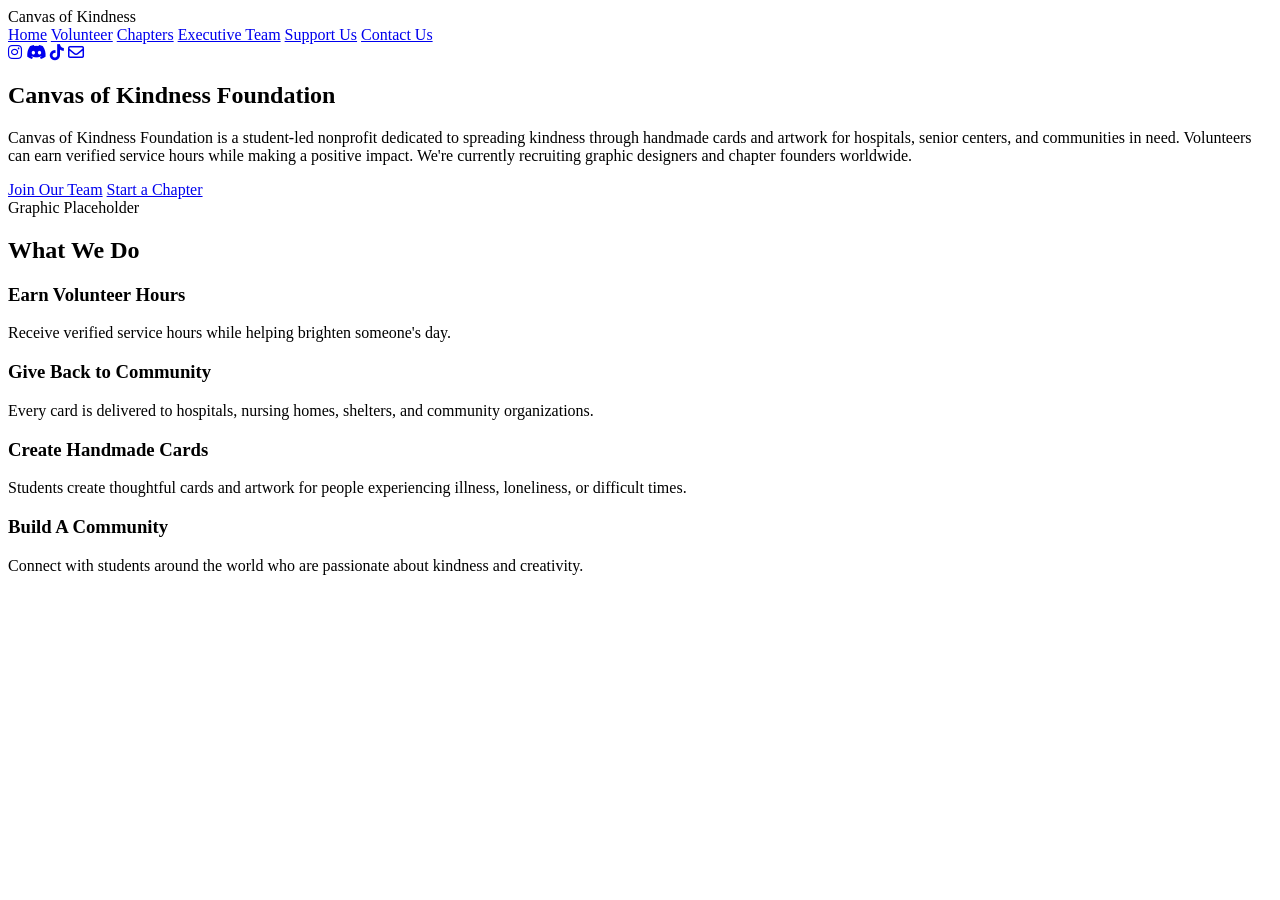
==== index.html @ 6a1bffe4 "Create index.html for Canvas of Kindness Foundation This HTML file serves as the main page for the C" ====
<!DOCTYPE html>
<html lang="en">
<head>
  <meta charset="UTF-8" />
  <meta name="viewport" content="width=device-width, initial-scale=1.0" />
  <title>Canvas of Kindness Foundation</title>
  <link rel="stylesheet" href="css/styles.css" />
  <link rel="stylesheet" href="https://cdnjs.cloudflare.com/ajax/libs/font-awesome/6.4.0/css/all.min.css" />
  <link rel="preconnect" href="https://fonts.googleapis.com">
  <link rel="preconnect" href="https://fonts.gstatic.com" crossorigin>
  <link href="https://fonts.googleapis.com/css2?family=Fredoka:wght@500;600;700&family=Quicksand:wght@500;600;700&display=swap" rel="stylesheet">
</head>
<body>

  <header class="navbar">
    <div class="logo-container">
      <span class="logo-text">Canvas of Kindness</span>
    </div>
    
    <nav class="nav-links">
      <a href="index.html" class="active">Home</a>
      <a href="pages/volunteer.html">Volunteer</a>
      <a href="pages/chapters.html">Chapters</a>
      <a href="pages/executive-team.html">Executive Team</a>
      <a href="pages/support-us.html">Support Us</a>
      <a href="pages/contact.html">Contact Us</a>
    </nav>

    <div class="social-icons">
      <a href="#" aria-label="Instagram"><i class="fa-brands fa-instagram"></i></a>
      <a href="#" aria-label="Discord"><i class="fa-brands fa-discord"></i></a>
      <a href="#" aria-label="TikTok"><i class="fa-brands fa-tiktok"></i></a>
      <a href="#" aria-label="Email"><i class="fa-regular fa-envelope"></i></a>
    </div>
  </header>

  <section class="hero">
    <div class="hero-content">
      <h1>Canvas of Kindness Foundation</h1>
      <p>
        Canvas of Kindness Foundation is a student-led nonprofit dedicated to spreading kindness through handmade cards and artwork for hospitals, senior centers, and communities in need. Volunteers can earn verified service hours while making a positive impact. We're currently recruiting graphic designers and chapter founders worldwide.
      </p>
      <div class="hero-buttons">
        <a href="pages/volunteer.html" class="btn btn-purple">Join Our Team</a>
        <a href="pages/chapters.html" class="btn btn-light">Start a Chapter</a>
      </div>
    </div>
    
    <div class="hero-graphic-placeholder">
      <div class="graphic-box">Graphic Placeholder</div>
    </div>
  </section>

  <section class="what-we-do-container">
    <div class="what-we-do-card">
      <h2>What We Do</h2>
      
      <div class="features-grid">
        <div class="feature-col">
          <h3>Earn Volunteer Hours</h3>
          <p>Receive verified service hours while helping brighten someone's day.</p>
        </div>
        <div class="feature-col">
          <h3>Give Back to Community</h3>
          <p>Every card is delivered to hospitals, nursing homes, shelters, and community organizations.</p>
        </div>
        <div class="feature-col">
          <h3>Create Handmade Cards</h3>
          <p>Students create thoughtful cards and artwork for people experiencing illness, loneliness, or difficult times.</p>
        </div>
        <div class="feature-col">
          <h3>Build A Community</h3>
          <p>Connect with students around the world who are passionate about kindness and creativity.</p>
        </div>
      </div>
    </div>
  </section>

</body>
</html>
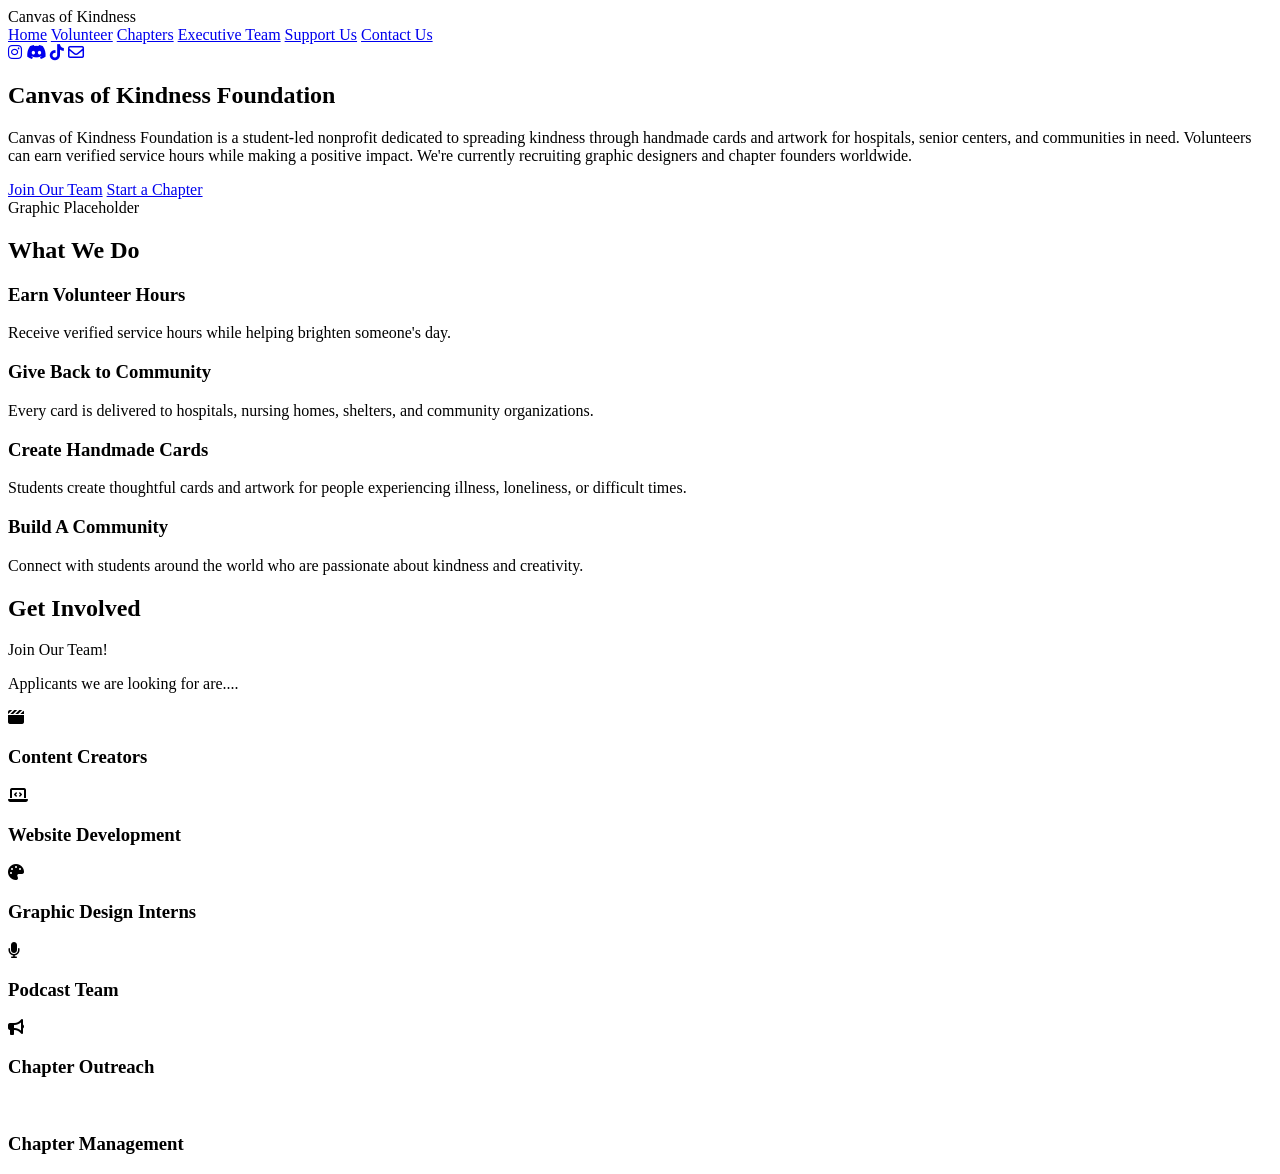
==== commit 635d7ef6: "Add Get Involved section to index.html Added 'Get Involved' section with roles for volunteers." ====
--- a/index.html
+++ b/index.html
@@ -76,5 +76,58 @@
     </div>
   </section>
 
+  <!-- GET INVOLVED SECTION -->
+  <section class="get-involved-container">
+    <div class="get-involved-header">
+      <h2>Get Involved</h2>
+      <p class="subtitle">Join Our Team!</p>
+      <p class="description">Applicants we are looking for are....</p>
+    </div>
+
+    <div class="roles-grid">
+      <div class="role-card">
+        <div class="icon-wrapper">
+          <i class="fa-solid fa-clapperboard"></i>
+        </div>
+        <h3>Content Creators</h3>
+      </div>
+
+      <div class="role-card">
+        <div class="icon-wrapper">
+          <i class="fa-solid fa-laptop-code"></i>
+        </div>
+        <h3>Website Development</h3>
+      </div>
+
+      <div class="role-card">
+        <div class="icon-wrapper">
+          <i class="fa-solid fa-palette"></i>
+        </div>
+        <h3>Graphic Design Interns</h3>
+      </div>
+
+      <div class="role-card">
+        <div class="icon-wrapper">
+          <i class="fa-solid fa-microphone"></i>
+        </div>
+        <h3>Podcast Team</h3>
+      </div>
+
+      <div class="role-card">
+        <div class="icon-wrapper">
+          <i class="fa-solid fa-bullhorn"></i>
+        </div>
+        <h3>Chapter Outreach</h3>
+      </div>
+
+      <div class="role-card">
+        <div class="icon-wrapper">
+          <i class="fa-solid fa-people-organize"></i>
+        </div>
+        <h3>Chapter Management</h3>
+      </div>
+    </div>
+  </section>
+
 </body>
 </html>
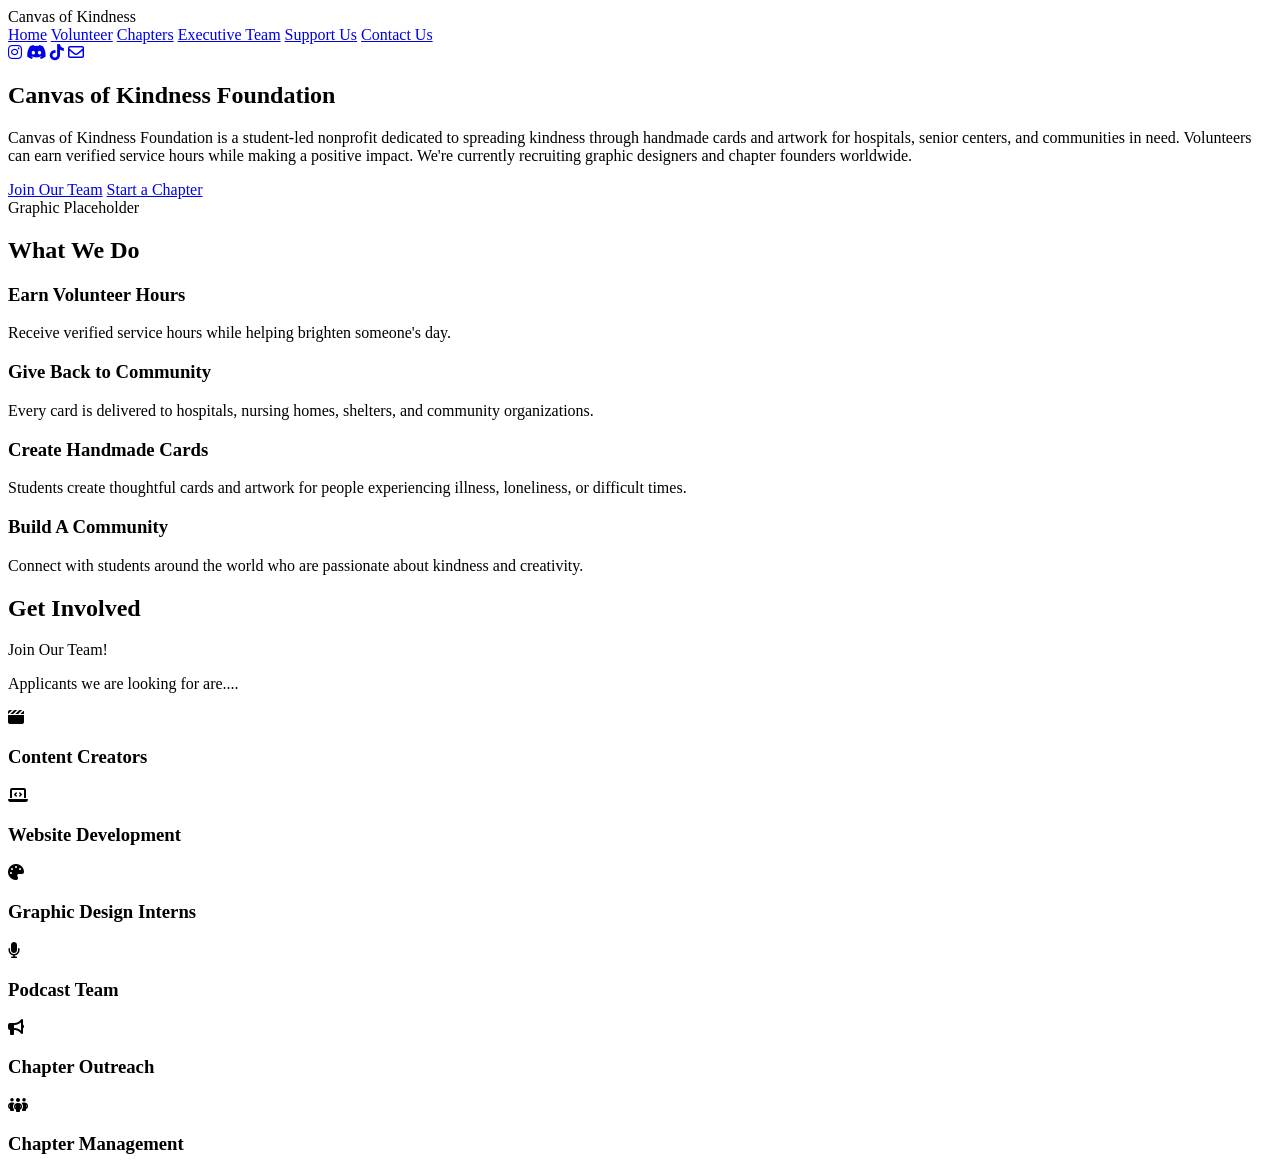
==== commit 3337f4b2: "Update index.html" ====
--- a/index.html
+++ b/index.html
@@ -4,7 +4,11 @@
   <meta charset="UTF-8" />
   <meta name="viewport" content="width=device-width, initial-scale=1.0" />
   <title>Canvas of Kindness Foundation</title>
+  
+  <!-- CSS Paths -->
   <link rel="stylesheet" href="css/styles.css" />
+  
+  <!-- Font Awesome & Google Fonts -->
   <link rel="stylesheet" href="https://cdnjs.cloudflare.com/ajax/libs/font-awesome/6.4.0/css/all.min.css" />
   <link rel="preconnect" href="https://fonts.googleapis.com">
   <link rel="preconnect" href="https://fonts.gstatic.com" crossorigin>
@@ -12,6 +16,7 @@
 </head>
 <body>
 
+  <!-- NAVIGATION HEADER -->
   <header class="navbar">
     <div class="logo-container">
       <span class="logo-text">Canvas of Kindness</span>
@@ -19,11 +24,11 @@
     
     <nav class="nav-links">
       <a href="index.html" class="active">Home</a>
-      <a href="pages/volunteer.html">Volunteer</a>
-      <a href="pages/chapters.html">Chapters</a>
-      <a href="pages/executive-team.html">Executive Team</a>
-      <a href="pages/support-us.html">Support Us</a>
-      <a href="pages/contact.html">Contact Us</a>
+      <a href="pages/volunteer/index.html">Volunteer</a>
+      <a href="pages/chapters/index.html">Chapters</a>
+      <a href="pages/executive-team/index.html">Executive Team</a>
+      <a href="pages/support-us/index.html">Support Us</a>
+      <a href="pages/interested/index.html">Contact Us</a>
     </nav>
 
     <div class="social-icons">
@@ -34,6 +39,7 @@
     </div>
   </header>
 
+  <!-- HERO SECTION -->
   <section class="hero">
     <div class="hero-content">
       <h1>Canvas of Kindness Foundation</h1>
@@ -41,8 +47,8 @@
         Canvas of Kindness Foundation is a student-led nonprofit dedicated to spreading kindness through handmade cards and artwork for hospitals, senior centers, and communities in need. Volunteers can earn verified service hours while making a positive impact. We're currently recruiting graphic designers and chapter founders worldwide.
       </p>
       <div class="hero-buttons">
-        <a href="pages/volunteer.html" class="btn btn-purple">Join Our Team</a>
-        <a href="pages/chapters.html" class="btn btn-light">Start a Chapter</a>
+        <a href="pages/volunteer/index.html" class="btn btn-purple">Join Our Team</a>
+        <a href="pages/chapters/index.html" class="btn btn-light">Start a Chapter</a>
       </div>
     </div>
     
@@ -51,6 +57,7 @@
     </div>
   </section>
 
+  <!-- WHAT WE DO SECTION -->
   <section class="what-we-do-container">
     <div class="what-we-do-card">
       <h2>What We Do</h2>
@@ -122,7 +129,7 @@
 
       <div class="role-card">
         <div class="icon-wrapper">
-          <i class="fa-solid fa-people-organize"></i>
+          <i class="fa-solid fa-people-group"></i>
         </div>
         <h3>Chapter Management</h3>
       </div>
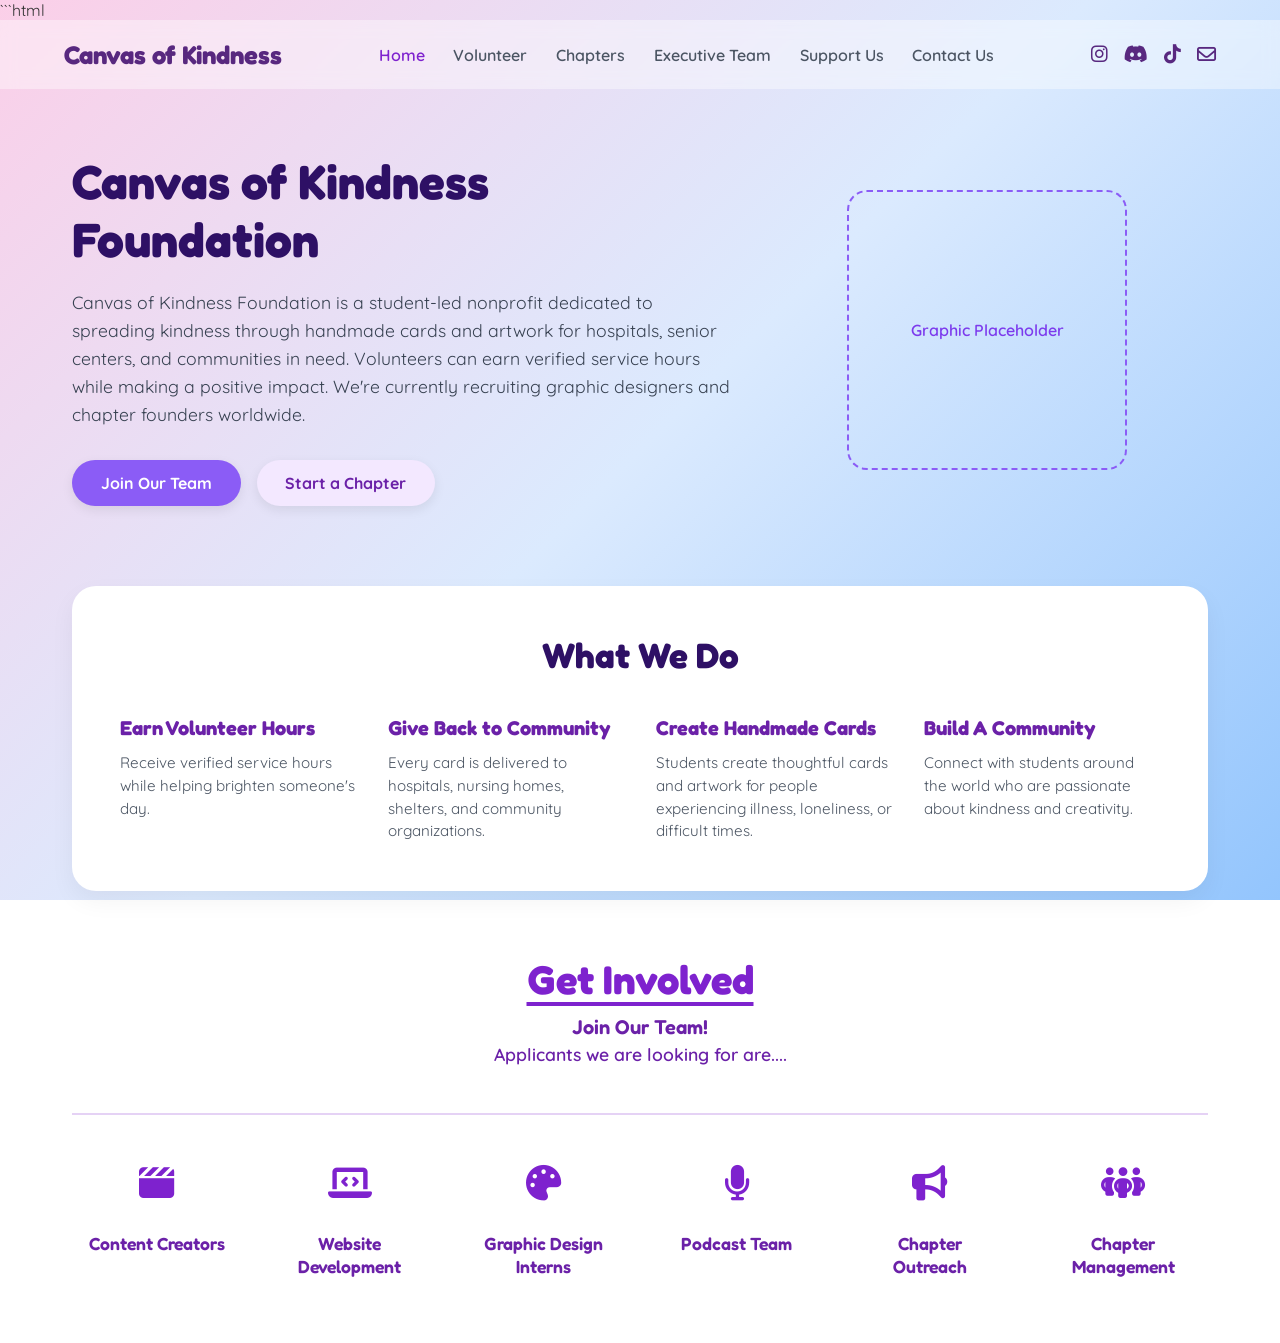
==== commit 5f3b2142: "Update index.html" ====
--- a/index.html
+++ b/index.html
@@ -1,140 +1,264 @@
+```html
 <!DOCTYPE html>
 <html lang="en">
 <head>
-  <meta charset="UTF-8" />
-  <meta name="viewport" content="width=device-width, initial-scale=1.0" />
+  <meta charset="UTF-8">
+  <meta name="viewport" content="width=device-width, initial-scale=1.0">
+
   <title>Canvas of Kindness Foundation</title>
-  
-  <!-- CSS Paths -->
-  <link rel="stylesheet" href="css/styles.css" />
-  
-  <!-- Font Awesome & Google Fonts -->
-  <link rel="stylesheet" href="https://cdnjs.cloudflare.com/ajax/libs/font-awesome/6.4.0/css/all.min.css" />
+
+  <!-- CSS -->
+  <link rel="stylesheet" href="./css/style.css">
+
+  <!-- Font Awesome -->
+  <link
+    rel="stylesheet"
+    href="https://cdnjs.cloudflare.com/ajax/libs/font-awesome/6.4.0/css/all.min.css"
+  >
+
+  <!-- Google Fonts -->
   <link rel="preconnect" href="https://fonts.googleapis.com">
   <link rel="preconnect" href="https://fonts.gstatic.com" crossorigin>
-  <link href="https://fonts.googleapis.com/css2?family=Fredoka:wght@500;600;700&family=Quicksand:wght@500;600;700&display=swap" rel="stylesheet">
+
+  <link
+    href="https://fonts.googleapis.com/css2?family=Fredoka:wght@500;600;700&family=Quicksand:wght@500;600;700&display=swap"
+    rel="stylesheet"
+  >
 </head>
+
 <body>
 
   <!-- NAVIGATION HEADER -->
   <header class="navbar">
+
     <div class="logo-container">
       <span class="logo-text">Canvas of Kindness</span>
     </div>
-    
+
     <nav class="nav-links">
-      <a href="index.html" class="active">Home</a>
-      <a href="pages/volunteer/index.html">Volunteer</a>
-      <a href="pages/chapters/index.html">Chapters</a>
-      <a href="pages/executive-team/index.html">Executive Team</a>
-      <a href="pages/support-us/index.html">Support Us</a>
-      <a href="pages/interested/index.html">Contact Us</a>
+      <a href="./index.html" class="active">Home</a>
+      <a href="./pages/volunteer/index.html">Volunteer</a>
+      <a href="./pages/chapters/index.html">Chapters</a>
+      <a href="./pages/executive-team/index.html">Executive Team</a>
+      <a href="./pages/support-us/index.html">Support Us</a>
+      <a href="./pages/interested/index.html">Contact Us</a>
     </nav>
 
     <div class="social-icons">
-      <a href="#" aria-label="Instagram"><i class="fa-brands fa-instagram"></i></a>
-      <a href="#" aria-label="Discord"><i class="fa-brands fa-discord"></i></a>
-      <a href="#" aria-label="TikTok"><i class="fa-brands fa-tiktok"></i></a>
-      <a href="#" aria-label="Email"><i class="fa-regular fa-envelope"></i></a>
-    </div>
+      <a href="#" aria-label="Instagram">
+        <i class="fa-brands fa-instagram"></i>
+      </a>
+
+      <a href="#" aria-label="Discord">
+        <i class="fa-brands fa-discord"></i>
+      </a>
+
+      <a href="#" aria-label="TikTok">
+        <i class="fa-brands fa-tiktok"></i>
+      </a>
+
+      <a href="#" aria-label="Email">
+        <i class="fa-regular fa-envelope"></i>
+      </a>
+    </div>
+
   </header>
+
 
   <!-- HERO SECTION -->
   <section class="hero">
+
     <div class="hero-content">
+
       <h1>Canvas of Kindness Foundation</h1>
+
       <p>
-        Canvas of Kindness Foundation is a student-led nonprofit dedicated to spreading kindness through handmade cards and artwork for hospitals, senior centers, and communities in need. Volunteers can earn verified service hours while making a positive impact. We're currently recruiting graphic designers and chapter founders worldwide.
+        Canvas of Kindness Foundation is a student-led nonprofit dedicated
+        to spreading kindness through handmade cards and artwork for
+        hospitals, senior centers, and communities in need. Volunteers can
+        earn verified service hours while making a positive impact. We're
+        currently recruiting graphic designers and chapter founders worldwide.
       </p>
+
       <div class="hero-buttons">
-        <a href="pages/volunteer/index.html" class="btn btn-purple">Join Our Team</a>
-        <a href="pages/chapters/index.html" class="btn btn-light">Start a Chapter</a>
-      </div>
-    </div>
-    
+
+        <a
+          href="./pages/volunteer/index.html"
+          class="btn btn-purple"
+        >
+          Join Our Team
+        </a>
+
+        <a
+          href="./pages/chapters/index.html"
+          class="btn btn-light"
+        >
+          Start a Chapter
+        </a>
+
+      </div>
+
+    </div>
+
+
     <div class="hero-graphic-placeholder">
-      <div class="graphic-box">Graphic Placeholder</div>
-    </div>
+
+      <div class="graphic-box">
+        Graphic Placeholder
+      </div>
+
+    </div>
+
   </section>
+
 
   <!-- WHAT WE DO SECTION -->
   <section class="what-we-do-container">
+
     <div class="what-we-do-card">
+
       <h2>What We Do</h2>
-      
+
       <div class="features-grid">
+
         <div class="feature-col">
           <h3>Earn Volunteer Hours</h3>
-          <p>Receive verified service hours while helping brighten someone's day.</p>
-        </div>
+          <p>
+            Receive verified service hours while helping brighten someone's day.
+          </p>
+        </div>
+
         <div class="feature-col">
           <h3>Give Back to Community</h3>
-          <p>Every card is delivered to hospitals, nursing homes, shelters, and community organizations.</p>
-        </div>
+          <p>
+            Every card is delivered to hospitals, nursing homes,
+            shelters, and community organizations.
+          </p>
+        </div>
+
         <div class="feature-col">
           <h3>Create Handmade Cards</h3>
-          <p>Students create thoughtful cards and artwork for people experiencing illness, loneliness, or difficult times.</p>
-        </div>
+          <p>
+            Students create thoughtful cards and artwork for people
+            experiencing illness, loneliness, or difficult times.
+          </p>
+        </div>
+
         <div class="feature-col">
           <h3>Build A Community</h3>
-          <p>Connect with students around the world who are passionate about kindness and creativity.</p>
-        </div>
-      </div>
-    </div>
+          <p>
+            Connect with students around the world who are passionate
+            about kindness and creativity.
+          </p>
+        </div>
+
+      </div>
+
+    </div>
+
   </section>
+
 
   <!-- GET INVOLVED SECTION -->
   <section class="get-involved-container">
+
     <div class="get-involved-header">
+
       <h2>Get Involved</h2>
-      <p class="subtitle">Join Our Team!</p>
-      <p class="description">Applicants we are looking for are....</p>
-    </div>
+
+      <p class="subtitle">
+        Join Our Team!
+      </p>
+
+      <p class="description">
+        Applicants we are looking for are....
+      </p>
+
+    </div>
+
 
     <div class="roles-grid">
-      <div class="role-card">
+
+      <!-- CONTENT CREATOR -->
+      <div class="role-card">
+
         <div class="icon-wrapper">
           <i class="fa-solid fa-clapperboard"></i>
         </div>
+
         <h3>Content Creators</h3>
-      </div>
-
-      <div class="role-card">
+
+      </div>
+
+
+      <!-- WEBSITE DEVELOPMENT -->
+      <div class="role-card">
+
         <div class="icon-wrapper">
           <i class="fa-solid fa-laptop-code"></i>
         </div>
+
         <h3>Website Development</h3>
-      </div>
-
-      <div class="role-card">
+
+      </div>
+
+
+      <!-- GRAPHIC DESIGN -->
+      <div class="role-card">
+
         <div class="icon-wrapper">
           <i class="fa-solid fa-palette"></i>
         </div>
+
         <h3>Graphic Design Interns</h3>
-      </div>
-
-      <div class="role-card">
+
+      </div>
+
+
+      <!-- PODCAST -->
+      <div class="role-card">
+
         <div class="icon-wrapper">
           <i class="fa-solid fa-microphone"></i>
         </div>
+
         <h3>Podcast Team</h3>
-      </div>
-
-      <div class="role-card">
+
+      </div>
+
+
+      <!-- CHAPTER OUTREACH -->
+      <div class="role-card">
+
         <div class="icon-wrapper">
           <i class="fa-solid fa-bullhorn"></i>
         </div>
+
         <h3>Chapter Outreach</h3>
-      </div>
-
-      <div class="role-card">
+
+      </div>
+
+
+      <!-- CHAPTER MANAGEMENT -->
+      <div class="role-card">
+
         <div class="icon-wrapper">
           <i class="fa-solid fa-people-group"></i>
         </div>
+
         <h3>Chapter Management</h3>
-      </div>
-    </div>
+
+      </div>
+
+    </div>
+
   </section>
+
+
+  <!-- JAVASCRIPT -->
+  <script src="./js/app.js"></script>
+  <script src="./js/buttons.js"></script>
+  <script src="./js/navigation.js"></script>
 
 </body>
 </html>
--- a/css/style.css
+++ b/css/style.css
@@ -0,0 +1,401 @@
+
+/* ========================================
+   GLOBAL RESETS & STYLES
+======================================== */
+
+* {
+  margin: 0;
+  padding: 0;
+  box-sizing: border-box;
+}
+
+body {
+  font-family: 'Quicksand', sans-serif;
+  color: #333333;
+  background: linear-gradient(
+    135deg,
+    #fbcfe8 0%,
+    #dbeafe 50%,
+    #93c5fd 100%
+  );
+  background-attachment: fixed;
+  min-height: 100vh;
+}
+
+
+/* ========================================
+   NAVBAR
+======================================== */
+
+.navbar {
+  display: flex;
+  justify-content: space-between;
+  align-items: center;
+  padding: 1.2rem 4rem;
+  background-color: rgba(255, 255, 255, 0.4);
+  backdrop-filter: blur(8px);
+}
+
+.logo-text {
+  font-family: 'Fredoka', cursive;
+  font-size: 1.6rem;
+  font-weight: 700;
+  color: #58287f;
+}
+
+.nav-links {
+  display: flex;
+  gap: 1.8rem;
+}
+
+.nav-links a {
+  text-decoration: none;
+  font-weight: 600;
+  color: #4b5563;
+  font-size: 1rem;
+  transition: color 0.2s ease;
+}
+
+.nav-links a:hover,
+.nav-links a.active {
+  color: #7e22ce;
+}
+
+.social-icons {
+  display: flex;
+  gap: 1rem;
+}
+
+.social-icons a {
+  color: #58287f;
+  font-size: 1.2rem;
+  transition: transform 0.2s ease, color 0.2s ease;
+}
+
+.social-icons a:hover {
+  color: #7e22ce;
+  transform: translateY(-2px);
+}
+
+
+/* ========================================
+   HERO SECTION
+======================================== */
+
+.hero {
+  display: flex;
+  align-items: center;
+  justify-content: space-between;
+  max-width: 1200px;
+  margin: 0 auto;
+  padding: 4rem 2rem 3rem;
+  gap: 2rem;
+}
+
+.hero-content {
+  flex: 1.2;
+}
+
+.hero-content h1 {
+  font-family: 'Fredoka', cursive;
+  font-size: 3rem;
+  color: #2e1065;
+  margin-bottom: 1.2rem;
+  line-height: 1.2;
+}
+
+.hero-content p {
+  font-size: 1.1rem;
+  line-height: 1.6;
+  color: #374151;
+  margin-bottom: 2rem;
+}
+
+.hero-buttons {
+  display: flex;
+  gap: 1rem;
+}
+
+
+/* ========================================
+   BUTTONS
+======================================== */
+
+.btn {
+  display: inline-block;
+  padding: 0.8rem 1.8rem;
+  border-radius: 50px;
+  font-weight: 700;
+  text-decoration: none;
+  font-size: 1rem;
+  transition: all 0.25s ease;
+  box-shadow: 0 4px 12px rgba(0, 0, 0, 0.08);
+}
+
+.btn-purple {
+  background-color: #8b5cf6;
+  color: #ffffff;
+}
+
+.btn-purple:hover {
+  background-color: #7c3aed;
+  transform: translateY(-2px);
+  box-shadow: 0 6px 16px rgba(139, 92, 246, 0.3);
+}
+
+.btn-light {
+  background-color: #f3e8ff;
+  color: #6b21a8;
+}
+
+.btn-light:hover {
+  background-color: #e9d5ff;
+  transform: translateY(-2px);
+}
+
+
+/* ========================================
+   HERO GRAPHIC
+======================================== */
+
+.hero-graphic-placeholder {
+  flex: 0.8;
+  display: flex;
+  justify-content: center;
+}
+
+.graphic-box {
+  width: 280px;
+  height: 280px;
+  border: 2px dashed #8b5cf6;
+  border-radius: 20px;
+  display: flex;
+  align-items: center;
+  justify-content: center;
+  color: #7c3aed;
+  font-weight: 600;
+}
+
+
+/* ========================================
+   WHAT WE DO
+======================================== */
+
+.what-we-do-container {
+  max-width: 1200px;
+  margin: 2rem auto 4rem;
+  padding: 0 2rem;
+}
+
+.what-we-do-card {
+  background-color: #ffffff;
+  border-radius: 24px;
+  padding: 3rem;
+  box-shadow: 0 10px 25px rgba(0, 0, 0, 0.05);
+}
+
+.what-we-do-card h2 {
+  font-family: 'Fredoka', cursive;
+  font-size: 2.2rem;
+  color: #2e1065;
+  margin-bottom: 2.5rem;
+  text-align: center;
+}
+
+.features-grid {
+  display: grid;
+  grid-template-columns: repeat(4, 1fr);
+  gap: 2rem;
+}
+
+.feature-col h3 {
+  font-family: 'Fredoka', cursive;
+  font-size: 1.25rem;
+  color: #6b21a8;
+  margin-bottom: 0.75rem;
+}
+
+.feature-col p {
+  font-size: 0.95rem;
+  line-height: 1.5;
+  color: #4b5563;
+}
+
+
+/* ========================================
+   GET INVOLVED
+======================================== */
+
+.get-involved-container {
+  max-width: 1200px;
+  margin: 4rem auto;
+  padding: 0 2rem;
+  text-align: center;
+}
+
+.get-involved-header {
+  margin-bottom: 3rem;
+}
+
+.get-involved-header h2 {
+  font-family: 'Fredoka', cursive;
+  font-size: 2.5rem;
+  color: #7e22ce;
+  text-decoration: underline;
+  text-decoration-color: #7e22ce;
+  text-underline-offset: 8px;
+  margin-bottom: 0.75rem;
+}
+
+.get-involved-header .subtitle {
+  font-family: 'Fredoka', cursive;
+  font-size: 1.25rem;
+  font-weight: 600;
+  color: #6b21a8;
+  margin-bottom: 0.25rem;
+}
+
+.get-involved-header .description {
+  font-size: 1.1rem;
+  font-weight: 600;
+  color: #6b21a8;
+}
+
+
+/* ========================================
+   ROLES GRID
+======================================== */
+
+.roles-grid {
+  display: grid;
+  grid-template-columns: repeat(6, 1fr);
+  gap: 1.5rem;
+  align-items: start;
+  padding-top: 2rem;
+  border-top: 2px solid rgba(126, 34, 206, 0.2);
+}
+
+.role-card {
+  display: flex;
+  flex-direction: column;
+  align-items: center;
+  gap: 1rem;
+  transition: transform 0.25s ease;
+}
+
+.role-card:hover {
+  transform: translateY(-5px);
+}
+
+.role-card .icon-wrapper {
+  width: 70px;
+  height: 70px;
+  display: flex;
+  align-items: center;
+  justify-content: center;
+  font-size: 2.2rem;
+  color: #7e22ce;
+}
+
+.role-card h3 {
+  font-family: 'Fredoka', cursive;
+  font-size: 1.1rem;
+  font-weight: 600;
+  color: #6b21a8;
+  line-height: 1.3;
+  max-width: 140px;
+}
+
+
+/* ========================================
+   RESPONSIVE DESIGN
+======================================== */
+
+@media (max-width: 992px) {
+
+  .hero {
+    flex-direction: column;
+    text-align: center;
+  }
+
+  .hero-buttons {
+    justify-content: center;
+  }
+
+  .features-grid {
+    grid-template-columns: repeat(2, 1fr);
+  }
+
+  .roles-grid {
+    grid-template-columns: repeat(3, 1fr);
+    gap: 2.5rem 1.5rem;
+  }
+}
+
+
+@media (max-width: 600px) {
+
+  .navbar {
+    flex-direction: column;
+    gap: 1rem;
+    padding: 1rem 1.5rem;
+  }
+
+  .nav-links {
+    flex-wrap: wrap;
+    justify-content: center;
+    gap: 1rem;
+  }
+
+  .hero {
+    padding: 3rem 1.5rem;
+  }
+
+  .hero-content h1 {
+    font-size: 2.3rem;
+  }
+
+  .hero-content p {
+    font-size: 1rem;
+  }
+
+  .hero-buttons {
+    flex-direction: column;
+    align-items: center;
+  }
+
+  .graphic-box {
+    width: 230px;
+    height: 230px;
+  }
+
+  .what-we-do-container,
+  .get-involved-container {
+    padding: 0 1rem;
+  }
+
+  .what-we-do-card {
+    padding: 2rem 1.5rem;
+  }
+
+  .features-grid {
+    grid-template-columns: 1fr;
+  }
+
+  .roles-grid {
+    grid-template-columns: repeat(2, 1fr);
+    gap: 2rem 1rem;
+  }
+
+  .role-card .icon-wrapper {
+    width: 55px;
+    height: 55px;
+    font-size: 1.8rem;
+  }
+
+  .role-card h3 {
+    font-size: 0.95rem;
+  }
+}
+
+
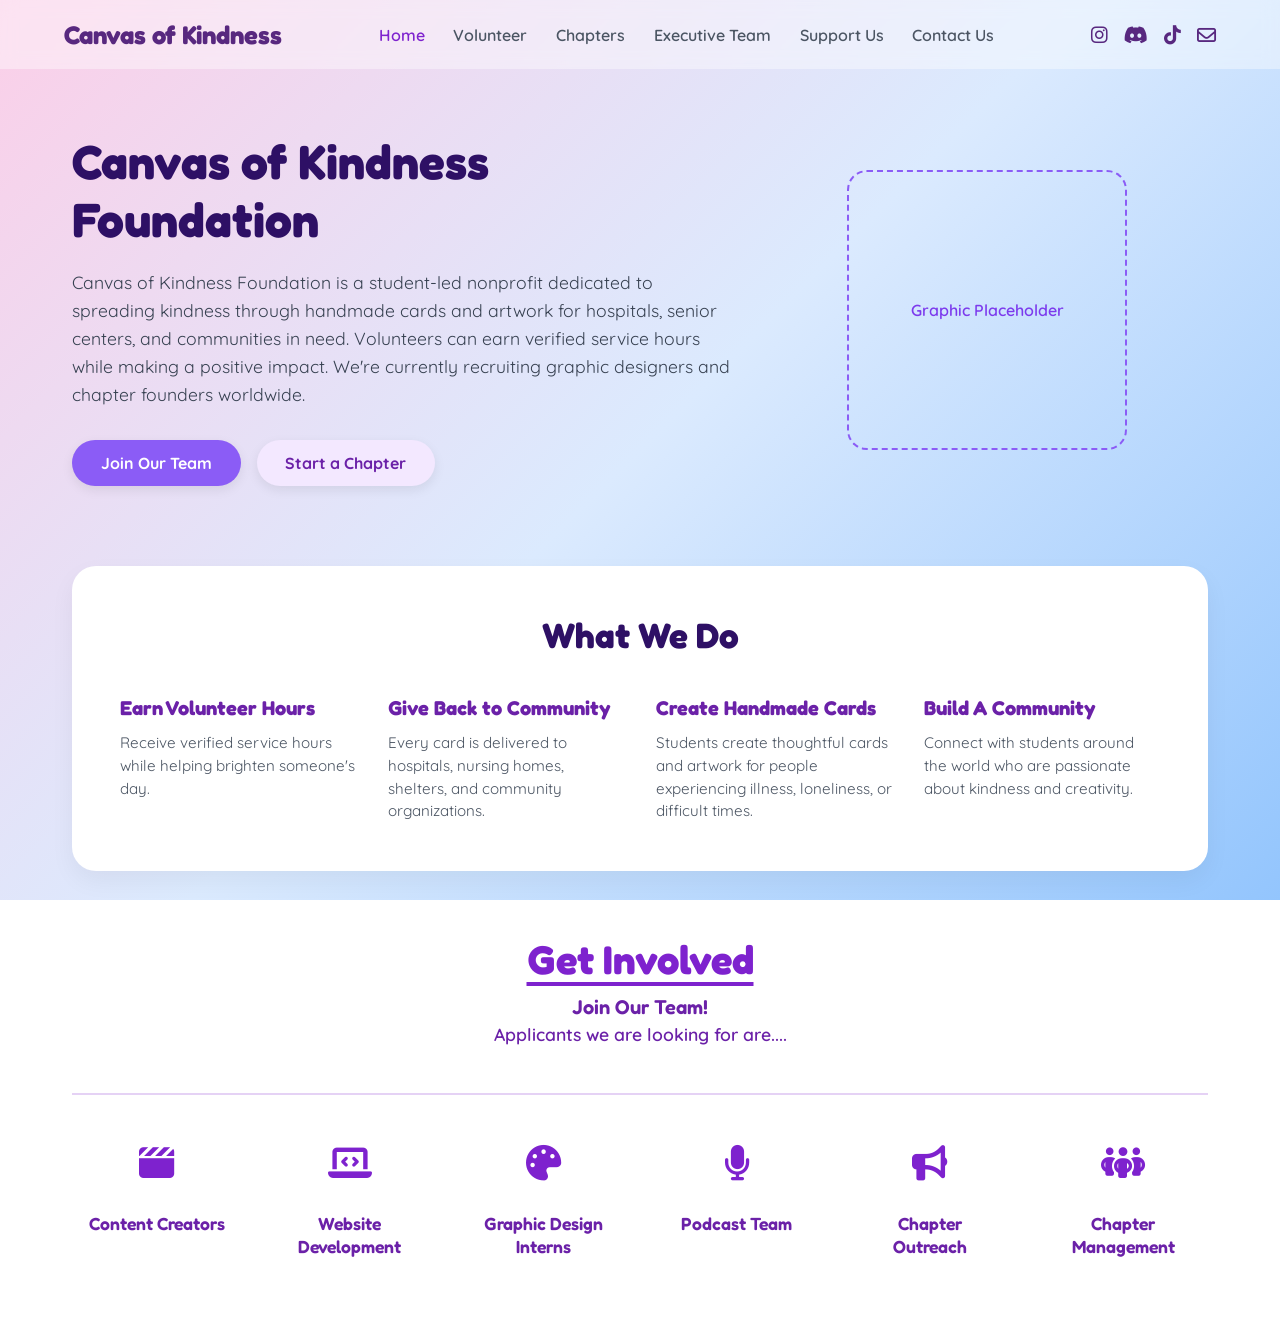
==== commit f24814f3: "Fix HTML encoding issues in index.html" ====
--- a/index.html
+++ b/index.html
@@ -1,4 +1,4 @@
-```html
+
 <!DOCTYPE html>
 <html lang="en">
 <head>
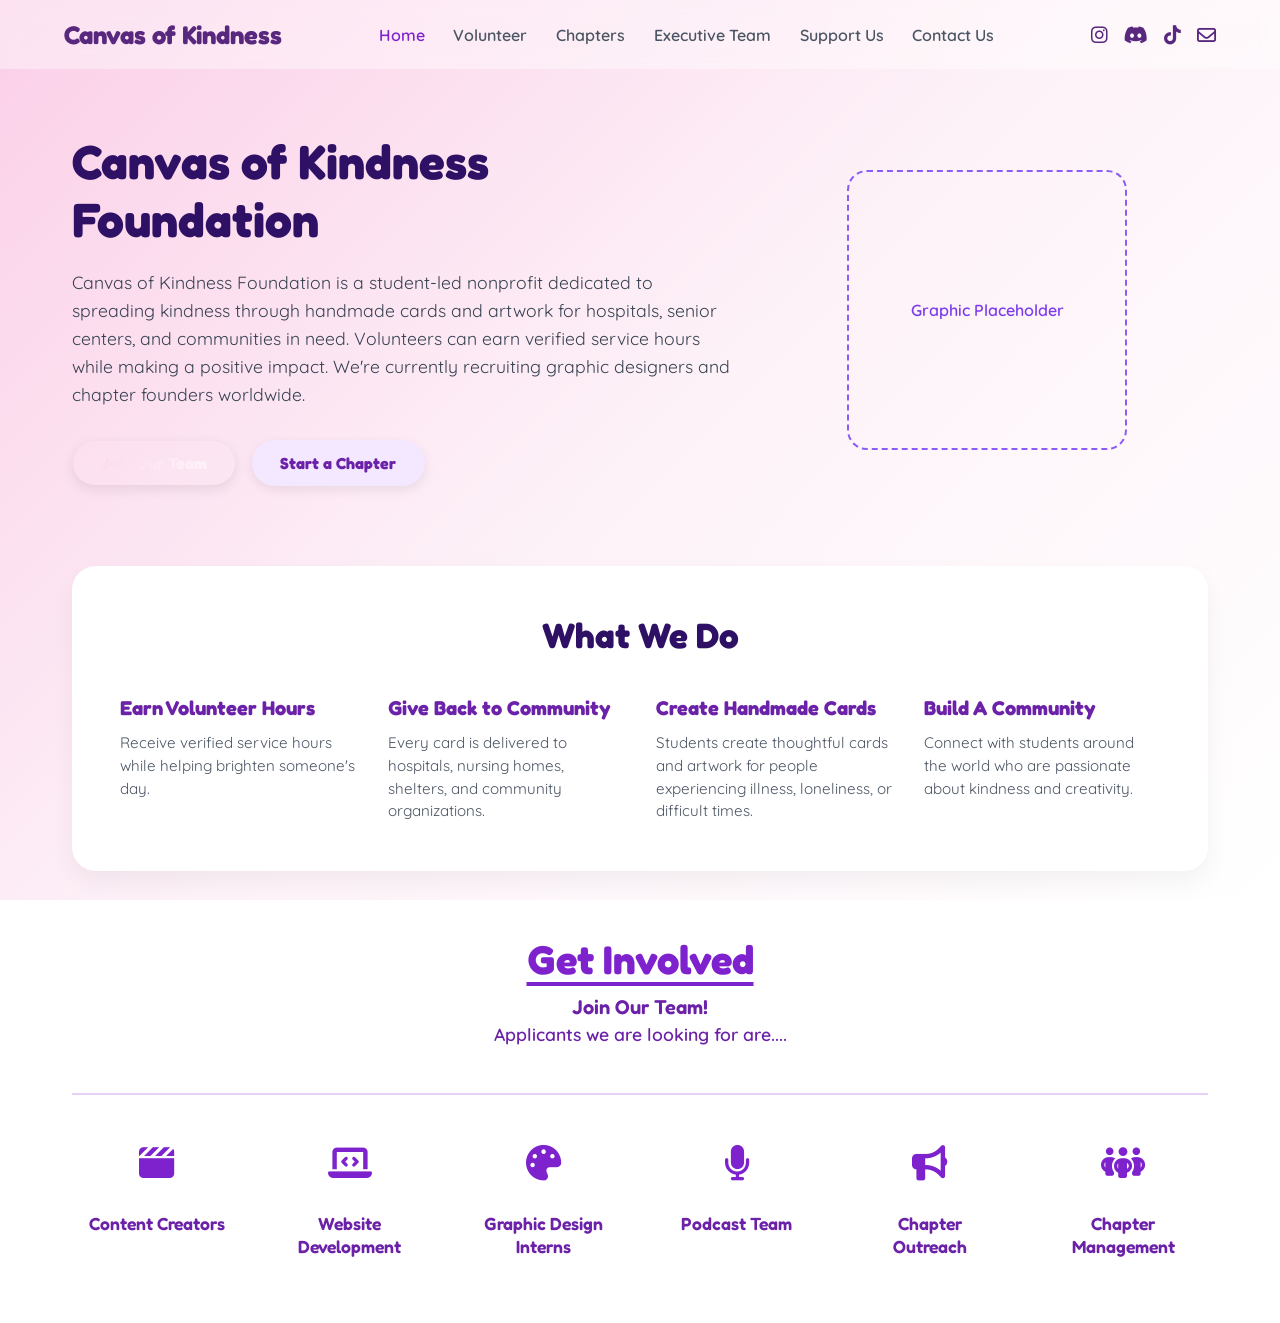
==== commit 080664f8: "Modify Google Fonts link in index.html Updated Google Fonts link to include 'Lobster' font and remov" ====
--- a/index.html
+++ b/index.html
@@ -1,4 +1,3 @@
-
 <!DOCTYPE html>
 <html lang="en">
 <head>
@@ -21,7 +20,7 @@
   <link rel="preconnect" href="https://fonts.gstatic.com" crossorigin>
 
   <link
-    href="https://fonts.googleapis.com/css2?family=Fredoka:wght@500;600;700&family=Quicksand:wght@500;600;700&display=swap"
+    href="https://fonts.googleapis.com/css2?family=Fredoka:wght@500;600;700&family=Lobster&family=Quicksand:wght@500;600;700&display=swap"
     rel="stylesheet"
   >
 </head>
--- a/css/style.css
+++ b/css/style.css
@@ -1,4 +1,3 @@
-
 /* ========================================
    GLOBAL RESETS & STYLES
 ======================================== */
@@ -12,11 +11,12 @@
 body {
   font-family: 'Quicksand', sans-serif;
   color: #333333;
+  /* Updated Background Gradient: Pink to White */
   background: linear-gradient(
     135deg,
     #fbcfe8 0%,
-    #dbeafe 50%,
-    #93c5fd 100%
+    #fdf2f8 50%,
+    #ffffff 100%
   );
   background-attachment: fixed;
   min-height: 100vh;
@@ -134,7 +134,13 @@
 
 .btn-purple {
   background-color: #8b5cf6;
-  color: #ffffff;
+  font-family: 'Fredoka', cursive; /* Applied cursive font */
+  /* Pink-to-White Text Gradient via Background Clipping */
+  background-image: linear-gradient(135deg, #fbcfe8 0%, #ffffff 100%);
+  -webkit-background-clip: text;
+  -webkit-text-fill-color: transparent;
+  background-clip: text;
+  color: transparent;
 }
 
 .btn-purple:hover {
@@ -146,6 +152,7 @@
 .btn-light {
   background-color: #f3e8ff;
   color: #6b21a8;
+  font-family: 'Fredoka', cursive; /* Applied cursive font */
 }
 
 .btn-light:hover {
@@ -397,5 +404,3 @@
     font-size: 0.95rem;
   }
 }
-
-
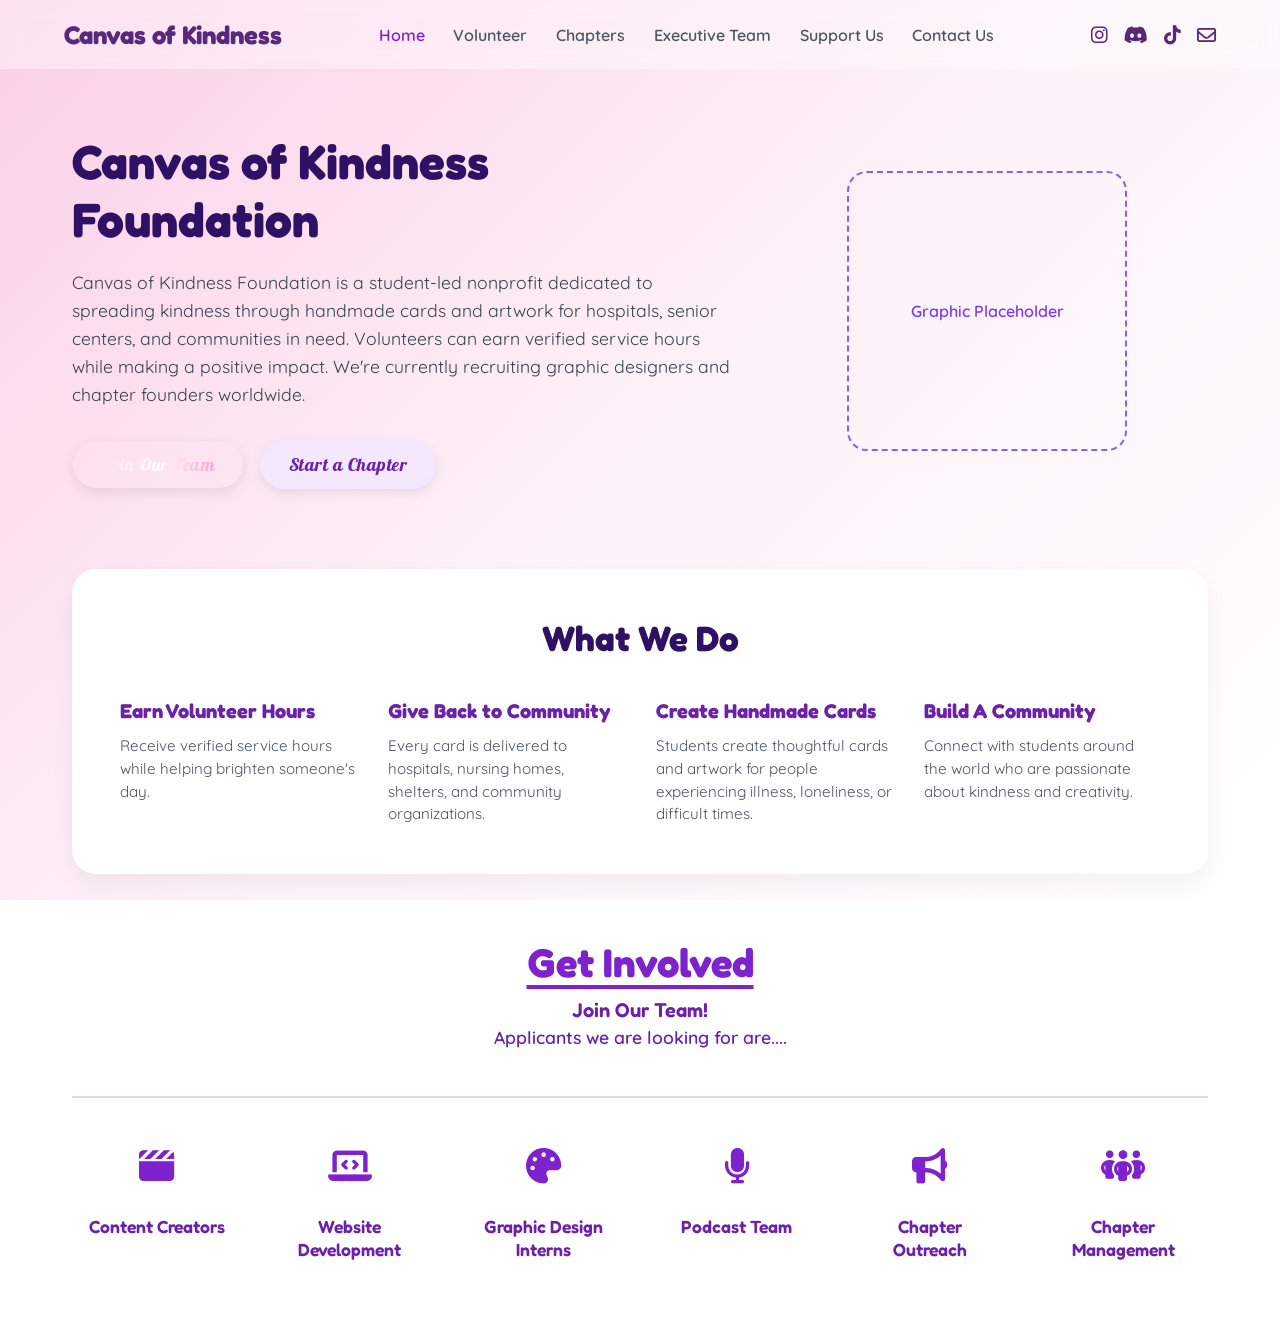
==== commit a90340d1: "Update index.html" ====
--- a/index.html
+++ b/index.html
@@ -85,7 +85,7 @@
           href="./pages/volunteer/index.html"
           class="btn btn-purple"
         >
-          Join Our Team
+          <span class="btn-gradient-text">Join Our Team</span>
         </a>
 
         <a
--- a/css/style.css
+++ b/css/style.css
@@ -118,41 +118,58 @@
 
 
 /* ========================================
-   BUTTONS
-======================================== */
+   BUTTONS & ANIMATIONS
+======================================== */
+
+@keyframes textGradientShift {
+  0% {
+    background-position: 0% 50%;
+  }
+  50% {
+    background-position: 100% 50%;
+  }
+  100% {
+    background-position: 0% 50%;
+  }
+}
 
 .btn {
   display: inline-block;
   padding: 0.8rem 1.8rem;
   border-radius: 50px;
-  font-weight: 700;
+  font-family: 'Lobster', cursive !important;
+  font-weight: 400;
   text-decoration: none;
-  font-size: 1rem;
+  font-size: 1.15rem;
+  letter-spacing: 0.5px;
   transition: all 0.25s ease;
   box-shadow: 0 4px 12px rgba(0, 0, 0, 0.08);
 }
 
 .btn-purple {
-  background-color: #8b5cf6;
-  font-family: 'Fredoka', cursive; /* Applied cursive font */
-  /* Pink-to-White Text Gradient via Background Clipping */
-  background-image: linear-gradient(135deg, #fbcfe8 0%, #ffffff 100%);
-  -webkit-background-clip: text;
-  -webkit-text-fill-color: transparent;
-  background-clip: text;
-  color: transparent;
+  /* Solid Purple Button Background */
+  background-color: #8b5cf6 !important;
+  
+  /* Animated Pink-to-White Text Gradient */
+  background-image: linear-gradient(90deg, #fbcfe8, #ffffff, #f472b6, #ffffff, #fbcfe8) !important;
+  background-size: 200% auto !important;
+  -webkit-background-clip: text !important;
+  background-clip: text !important;
+  -webkit-text-fill-color: transparent !important;
+  color: transparent !important;
+  
+  animation: textGradientShift 4s ease infinite;
 }
 
 .btn-purple:hover {
-  background-color: #7c3aed;
+  background-color: #7c3aed !important;
   transform: translateY(-2px);
-  box-shadow: 0 6px 16px rgba(139, 92, 246, 0.3);
+  box-shadow: 0 6px 16px rgba(139, 92, 246, 0.35);
 }
 
 .btn-light {
   background-color: #f3e8ff;
   color: #6b21a8;
-  font-family: 'Fredoka', cursive; /* Applied cursive font */
 }
 
 .btn-light:hover {
